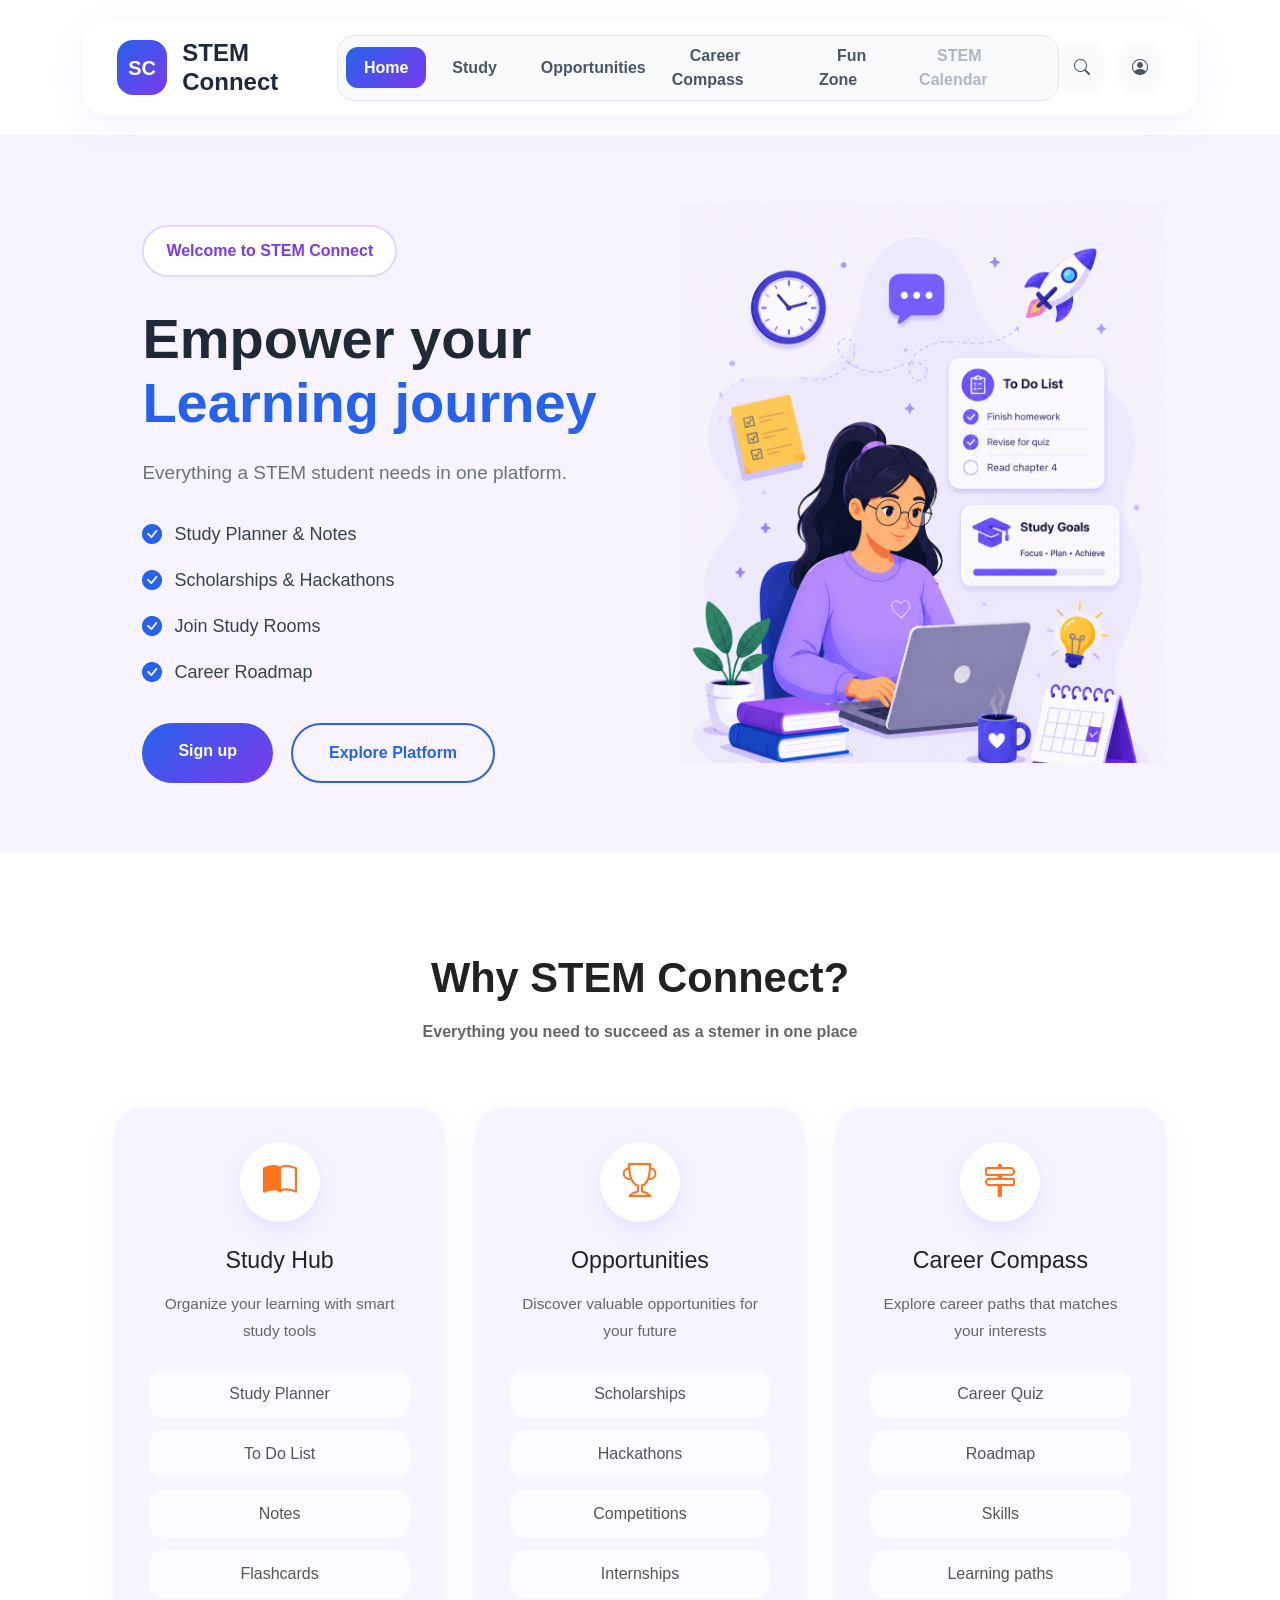
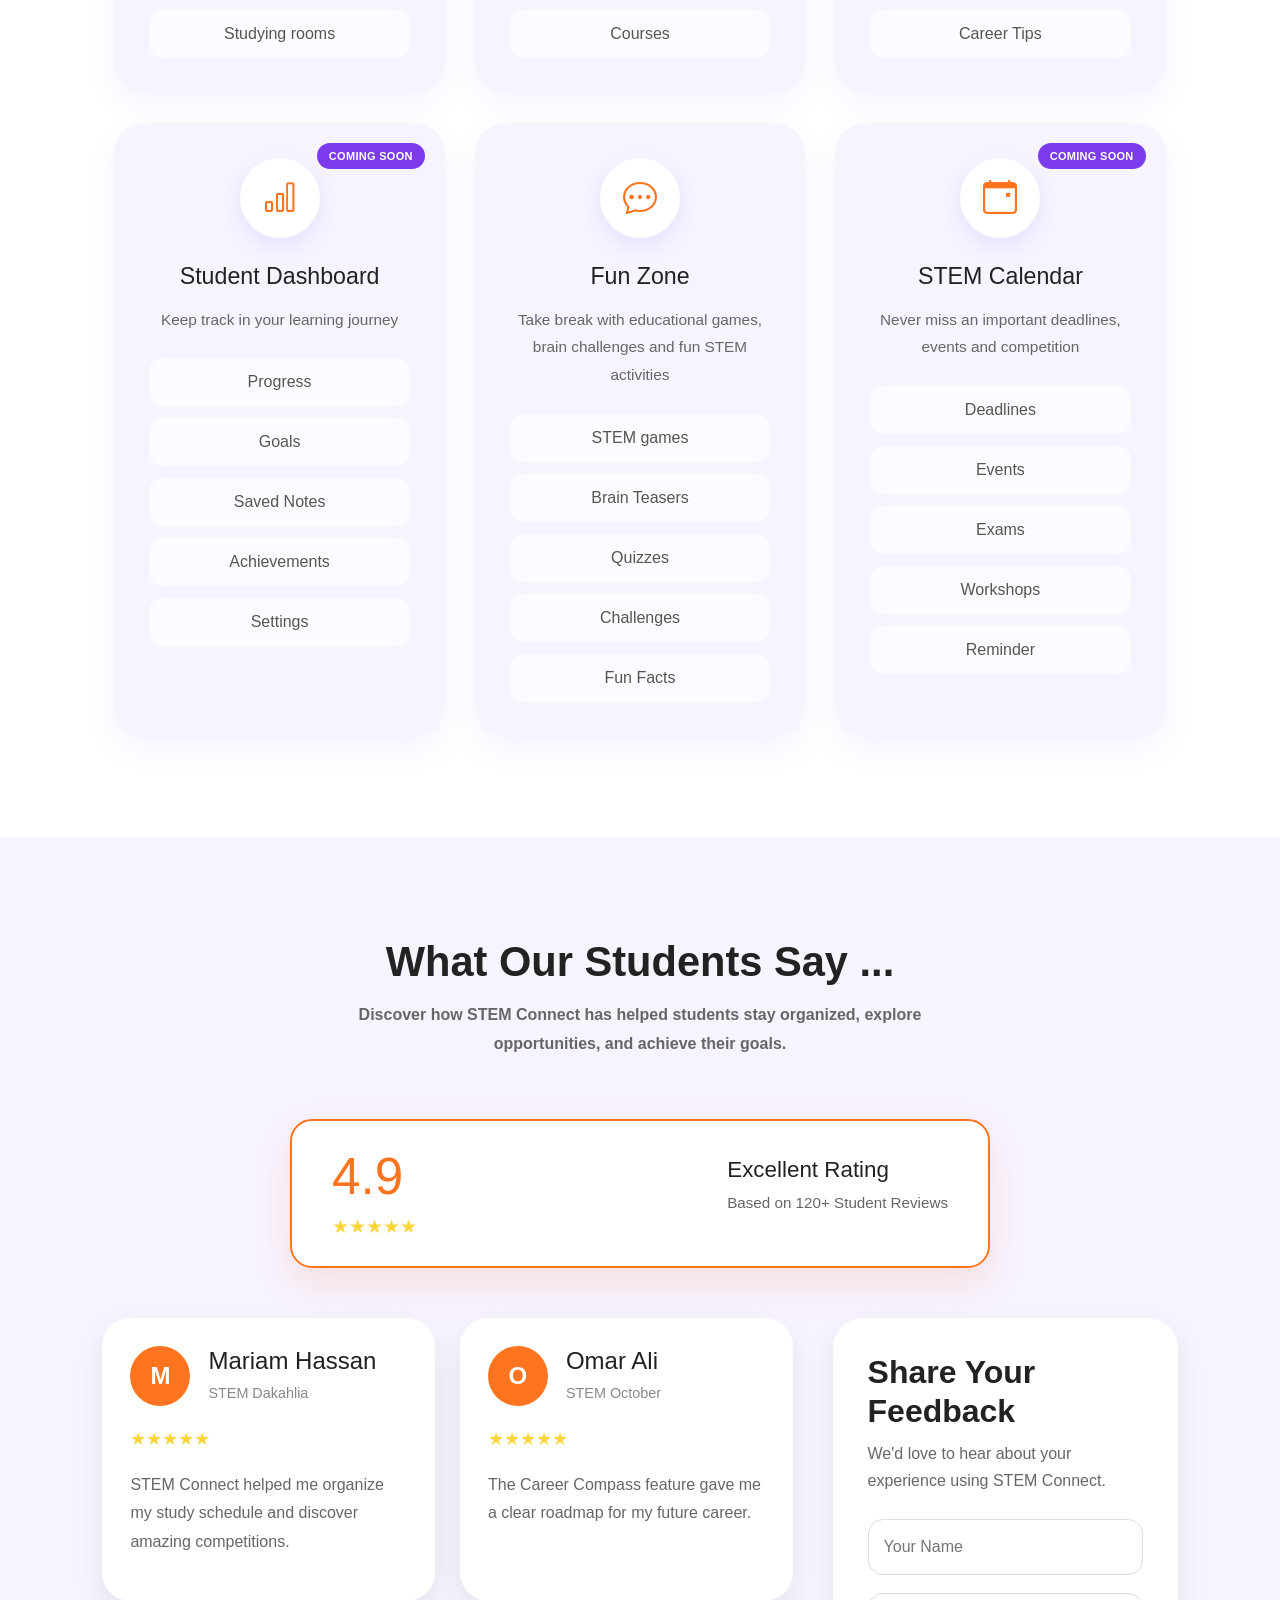
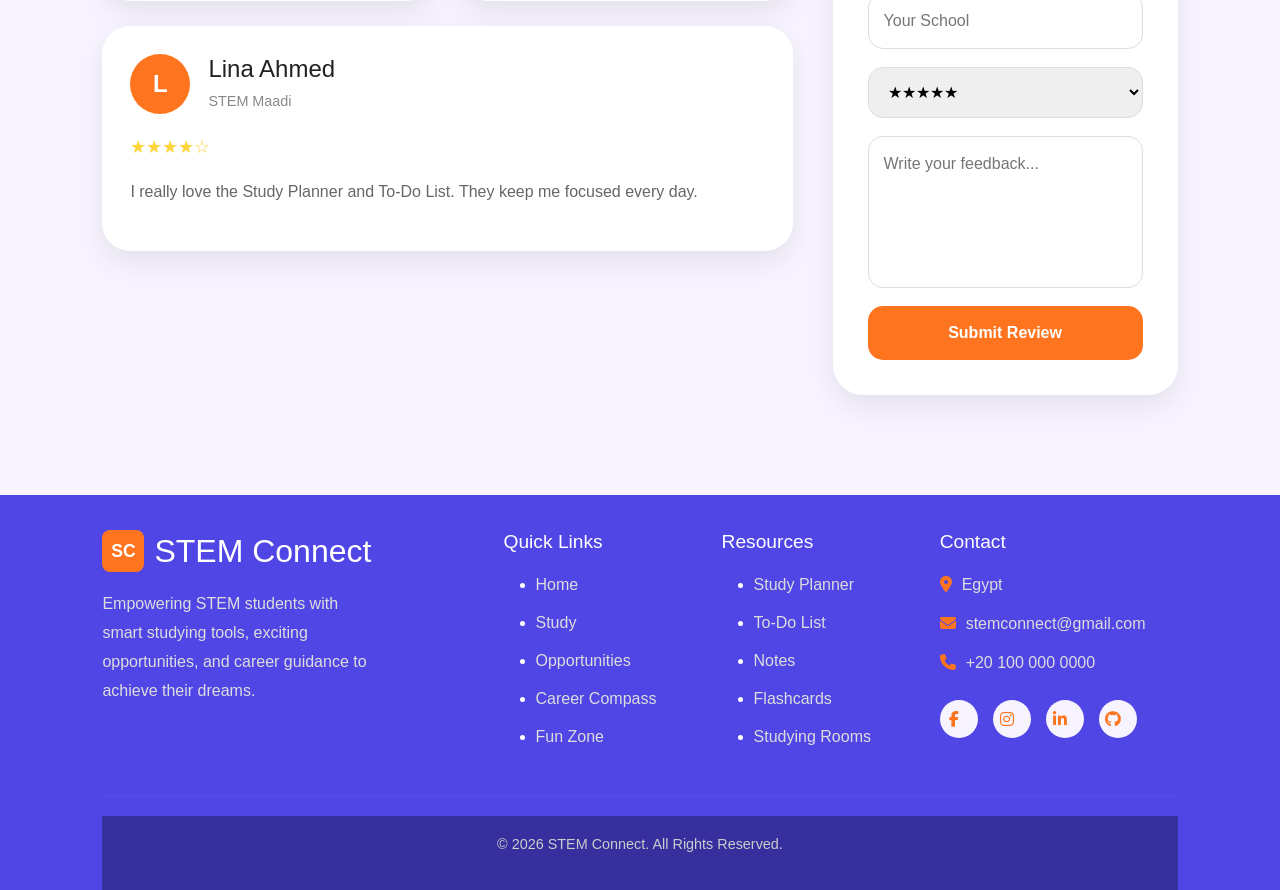
==== index.html @ 4872f64a "Complete STEM Connect Project" ====
<!DOCTYPE html>
<html lang="en">
<head>
    <meta charset="UTF-8">
    <meta name="viewport" content="width=device-width, initial-scale=1.0">
    <link rel="stylesheet" href="https://cdn.jsdelivr.net/npm/bootstrap@5.3.8/dist/css/bootstrap.min.css">
    <link rel="stylesheet" href="https://cdn.jsdelivr.net/npm/bootstrap-icons@1.13.1/font/bootstrap-icons.min.css">
    <link rel="stylesheet" href="https://cdnjs.cloudflare.com/ajax/libs/font-awesome/6.5.1/css/all.min.css">
    <link rel="stylesheet" href="index.css">
    <title>STEM Connect | Home</title>
</head>
<body>

<!---- navbar ---->
<nav class="navbar-custom">
    <div class="container">
        <div class="navbar-content">

            <a href="#" class="logo">
                <div class="logo-icon">
                    SC
                </div>
                <div class="logo-text">
                    <h2>STEM Connect</h2>
                </div>
            </a>

            <ul class="nav-links">
                <li><a href="index.html" class="active">Home</a></li>
                <li><a href="study-hub.html">Study</a></li>
                <li><a href="opportunities.html">Opportunities</a></li>
                <li><a href="career.html">Career Compass</a></li>
                <li><a href="fun-zone.html">Fun Zone</a></li>
                <li><a href="#" class="nav-disabled">STEM Calendar</a></li>
            </ul>

            <div class="nav-icons">
                <a href="#">
                    <i class="bi bi-search"></i>
                </a>
                <div id="authArea">
                    <a href="login.html" id="guestAuthLink">
                        <i class="bi bi-person-circle"></i>
                    </a>
                </div>
            </div>
        </div>
    </div>
</nav>

<!------ Hero Section ------>
<section class="hero">
    <div class="container">
        <div class="row align-items-start">
            <div class="col-lg-6 hero-content">
                <span class="hero-badge">Welcome to STEM Connect</span>
                <h1>Empower your <br>
                    <span>Learning journey</span>
                </h1>
                <p class="hero-text">Everything a STEM student needs in one platform.</p>
                <div class="hero-list">
                    <div>
                        <i class="bi bi-check-circle-fill"></i>
                        Study Planner & Notes
                    </div>
                    <div>
                        <i class="bi bi-check-circle-fill"></i>
                        Scholarships & Hackathons
                    </div>
                    <div>
                        <i class="bi bi-check-circle-fill"></i>
                        Join Study Rooms
                    </div>
                    <div>
                        <i class="bi bi-check-circle-fill"></i>
                        Career Roadmap
                    </div>
                </div>
                <div class="hero-buttons">
                    <a href="login.html" class="login-btn">Sign up</a>
                    <a href="#features" class="explore-btn">Explore Platform</a>
                </div>
            </div>
            <div class="col-lg-6 hero-image-box">
                <img src="illustration.png" class="img-fluid hero-image" alt="Student">
            </div>
        </div>
    </div>
</section>

<!-- ---- Why STEM Connect ---- -->
<section  class="features-section" id="features">
    <div class="container">
        <div class="section-title">
            <h2>Why STEM Connect?</h2>
            <p>Everything you need to succeed as a stemer in one place</p>
        </div>
        <div class="features-grid">
            <div class="feature-card">
                <div class="feature-icon">
                    <i class="bi bi-book-half"></i>
                </div>
                <h3>Study Hub</h3>
                <p>Organize your learning with smart study tools</p>
                <div class="feature-tags">
                    <span>Study Planner</span>
                    <span>To Do List</span>
                    <span>Notes</span>
                    <span>Flashcards</span>
                    <span>Studying rooms</span>
                </div>
            </div>
            <div class="feature-card">
                <div class="feature-icon">
                    <i class="bi bi-trophy"></i>
                </div>
                <h3>Opportunities</h3>
                <p>Discover valuable opportunities for your future</p>
                <div class="feature-tags">  
                    <span>Scholarships</span>
                    <span>Hackathons</span>
                    <span>Competitions</span>
                    <span>Internships</span>
                    <span>Courses</span>
                </div>
            </div>
            <div class="feature-card">
                <div class="feature-icon">
                    <i class="bi bi-signpost-2"></i>
                </div>
                <h3>Career Compass</h3>
                <p>Explore career paths that matches your interests</p>
                <div class="feature-tags">
                    <span>Career Quiz</span>
                    <span>Roadmap</span>
                    <span>Skills</span>
                    <span>Learning paths</span>
                    <span>Career Tips</span>
                </div>
            </div>
            <div class="feature-card">
                <span class="card-soon-tag">Coming Soon</span>
                <div class="feature-icon">
                    <i class="bi bi-bar-chart"></i>
                </div>
                <h3>Student Dashboard</h3>
                <p>Keep track in your learning journey</p>
                <div class="feature-tags">
                    <span>Progress</span>
                    <span>Goals</span>
                    <span>Saved Notes</span>
                    <span>Achievements</span>
                    <span>Settings</span>
                </div>
            </div>
            <div class="feature-card">
                <div class="feature-icon">
                    <i class="bi bi-chat-dots"></i>
                </div>
                <h3>Fun Zone</h3>
                <p>Take break with educational games, brain challenges and fun STEM activities</p>
                <div class="feature-tags">
                    <span>STEM games</span>
                    <span>Brain Teasers</span>
                    <span>Quizzes</span>
                    <span>Challenges</span>
                    <span>Fun Facts</span>
                </div>
            </div>
            <div class="feature-card">
                <span class="card-soon-tag">Coming Soon</span>
                <div class="feature-icon">
                    <i class="bi bi-calendar-event"></i>
                </div>
                <h3>STEM Calendar</h3>
                <p>Never miss an important deadlines, events and competition</p>
                <div class="feature-tags">
                    <span>Deadlines</span>
                    <span>Events</span>
                    <span>Exams</span>
                    <span>Workshops</span>
                    <span>Reminder</span>
                </div>
            </div>
        </div>
    </div>
</section>

<!-- ---- Reviews ---- -->
<section class="reviews-section">
    <div class="section-title">
        <h2>What Our Students Say ...</h2>
        <p>
            Discover how STEM Connect has helped students stay organized,
            explore opportunities, and achieve their goals.
        </p>
    </div>
    <div class="rating-summary">
        <div class="rating-score">
            <h1>4.9</h1>
            <span>★★★★★</span>
        </div>
        <div class="rating-text">
            <h3>Excellent Rating</h3>
            <p>Based on 120+ Student Reviews</p>
        </div>
    </div>
    <div class="reviews-content">
        <div class="reviews-cards">
            <div class="review-card">
                <div class="review-header">
                    <div class="avatar">M</div>
                    <div>
                        <h4>Mariam Hassan</h4>
                        <span>STEM Dakahlia</span>
                    </div>
                </div>
                <div class="stars">
                    ★★★★★
                </div>
                <p>
                    STEM Connect helped me organize my study schedule
                    and discover amazing competitions.
                </p>
            </div>

            <div class="review-card">
                <div class="review-header">
                    <div class="avatar">O</div>
                    <div>
                        <h4>Omar Ali</h4>
                        <span>STEM October</span>
                    </div>
                </div>
                <div class="stars">
                    ★★★★★
                </div>
                <p>
                    The Career Compass feature gave me a clear roadmap
                    for my future career.
                </p>
            </div>

            <div class="review-card">
                <div class="review-header">
                    <div class="avatar">L</div>
                    <div>
                        <h4>Lina Ahmed</h4>
                        <span>STEM Maadi</span>
                    </div>
                </div>
                <div class="stars">
                    ★★★★☆
                </div>
                <p>
                    I really love the Study Planner and To-Do List.
                    They keep me focused every day.
                </p>
            </div>
        </div>
        
        <!---- Review Form ---->
        <div class="review-form">
            <h3>Share Your Feedback</h3>
            <p>
                We'd love to hear about your experience using STEM Connect.
            </p>
            <form>
                <input type="text" placeholder="Your Name">
                <input type="text" placeholder="Your School">

                <select>
                    <option>★★★★★</option>
                    <option>★★★★☆</option>
                    <option>★★★☆☆</option>
                    <option>★★☆☆☆</option>
                    <option>★☆☆☆☆</option>
                </select>

                <textarea rows="5" placeholder="Write your feedback..."></textarea>
                <button>Submit Review</button>
            </form>
        </div>
    </div>
</section>

<!-- ---- Footer ---- -->
<footer class="footer">
    <div class="footer-container">
        <div class="footer-about">
            <div class="footer-logo">
                <div class="logo-box">SC</div>
                <h2>STEM Connect</h2>
            </div>
            <p>Empowering STEM students with smart studying tools, exciting opportunities, and career guidance to achieve their dreams.</p>
        </div>

        <div class="footer-links">
            <h3>Quick Links</h3>
            <ul>
                <li><a href="index.html">Home</a></li>
                <li><a href="study-hub.html">Study</a></li>
                <li><a href="opportunities.html">Opportunities</a></li>
                <li><a href="career.html">Career Compass</a></li>
                <li><a href="fun-zone.html">Fun Zone</a></li>
            </ul>
        </div>

        <div class="footer-links">
            <h3>Resources</h3>
            <ul>
                <li><a href="#">Study Planner</a></li>
                <li><a href="#">To-Do List</a></li>
                <li><a href="#">Notes</a></li>
                <li><a href="#">Flashcards</a></li>
                <li><a href="#">Studying Rooms</a></li>
            </ul>
        </div>

        <div class="footer-contact">
            <h3>Contact</h3>
            <p><i class="fa-solid fa-location-dot"></i>Egypt</p>
            <p><i class="fa-solid fa-envelope"></i>stemconnect@gmail.com</p>
            <p><i class="fa-solid fa-phone"></i>+20 100 000 0000</p>
            <div class="social-icons">
                <a href="#"><i class="fa-brands fa-facebook-f"></i></a>
                <a href="#"><i class="fa-brands fa-instagram"></i></a>
                <a href="#"><i class="fa-brands fa-linkedin-in"></i></a>
                <a href="#"><i class="fa-brands fa-github"></i></a>
            </div>
        </div>
    </div>

    <hr>

    <div class="footer-bottom">
        <p>&copy; 2026 STEM Connect. All Rights Reserved.</p>
    </div>
</footer>
<script>
document.addEventListener("DOMContentLoaded", function () {
    document.querySelectorAll(".nav-disabled, .footer-disabled").forEach(function (link) {
        link.addEventListener("click", function (e) {
            e.preventDefault();
        });
    });

    const authArea = document.getElementById("authArea");
    if (!authArea) return;
    const currentUser = JSON.parse(localStorage.getItem("currentUser"));
    if (!currentUser) return; 
    const initial = (currentUser.name || "U").charAt(0).toUpperCase();

    authArea.innerHTML = `
        <div class="user-menu">
            <button class="user-btn" id="userMenuBtn" type="button" data-tooltip="${currentUser.name}">
                <span class="user-avatar">${initial}</span>
            </button>
            <div class="user-dropdown" id="userDropdown">
                <a href="#" id="logoutBtn">
                    <i class="bi bi-box-arrow-right"></i> Logout
                </a>
            </div>
        </div>
    `;

    const userMenuBtn = document.getElementById("userMenuBtn");
    const userDropdown = document.getElementById("userDropdown");
    const logoutBtn = document.getElementById("logoutBtn");

    userMenuBtn.addEventListener("click", function (e) {
        e.stopPropagation();
        userDropdown.classList.toggle("show");
    });

    logoutBtn.addEventListener("click", function (e) {
        e.preventDefault();
        localStorage.removeItem("currentUser");
        window.location.href = "login.html";
    });

    window.addEventListener("click", function (e) {
        if (!e.target.closest("#authArea")) {
            userDropdown.classList.remove("show");
        }
    });
});
</script>

<script src="https://cdn.jsdelivr.net/npm/bootstrap@5.3.8/dist/js/bootstrap.bundle.min.js"></script>
</body>
</html>
---- index.css ----
*{
    margin: 0;
    padding: 0;
    box-sizing: border-box;
    font-family: Poppins, sans-serif;
}

body{
    margin: 0;
}

/* ---------- Navbar ---------- */

.navbar-custom{
    position: sticky;
    top: 20px;
    z-index: 1000;
    margin: 20px auto;
    padding: 0 20px;
}

.navbar-content{
    min-height: 95px;
    display: flex;
    justify-content: space-between;
    align-items: center;
    background: rgba(255,255,255,.85);
    backdrop-filter: blur(20px);
    border-radius: 24px;
    padding: 0 35px;
    box-shadow: 0 10px 35px rgba(37,99,235,.08);
}

.logo{
    display:flex;
    align-items:center;
    gap:15px;
    text-decoration:none;
}

.logo-icon{
    width:55px;
    height:55px;
    display:flex;
    justify-content:center;
    align-items:center;
    border-radius:16px;
    background:linear-gradient(135deg,#2563EB,#7C3AED);
    color:white;
    font-size:20px;
    font-weight:700;
}

.logo-text h2{
    margin:0;
    color:#1F2937;
    font-size:24px;
    font-weight:700;
}

.logo-text p{
    margin:0;
    color:#6B7280;
    font-size:12px;
}

.nav-links{
    display:flex;
    align-items:center;
    gap:8px;
    list-style:none;
    margin:0;
    padding:8px;
    background:#F8FAFC;
    border:1px solid #E5E7EB;
    border-radius:18px;
}

.nav-links a{
    text-decoration:none;
    color:#4B5563;
    font-size:16px;
    font-weight:600;
    padding:12px 18px;
    border-radius:12px;
    transition:.3s;
}

.nav-links a:hover{
    background:#EEF2FF;
    color:#2563EB;
}

.nav-links a.active{
    background:linear-gradient(135deg,#2563EB,#7C3AED);
    color:white;
}

.nav-links a.nav-disabled{
    color:#B0B7C3;
    cursor:default;
}

.nav-links a.nav-disabled:hover{
    background:transparent;
    color:#B0B7C3;
}

.nav-icons{
    display:flex;
    gap:12px;
}

.nav-icons a{
    width:46px;
    height:46px;
    border-radius:14px;
    display:flex;
    justify-content:center;
    align-items:center;
    text-decoration:none;
    background:#F8FAFC;
    color:#4B5563;
    transition:.3s;
}

.nav-icons a:hover{
    background:#2563EB;
    color:white;
    transform:translateY(-3px);
}

.user-menu{
    position:relative;
}

.user-btn{
    background:transparent;
    border:none;
    padding:0;
    cursor:pointer;
    display:flex;
    position:relative;
}

.user-avatar{
    width:46px;
    height:46px;
    border-radius:14px;
    background:linear-gradient(135deg,#2563EB,#7C3AED);
    color:#fff;
    display:flex;
    align-items:center;
    justify-content:center;
    font-weight:700;
    font-size:18px;
    transition:.3s;
}

.user-btn:hover .user-avatar{
    transform:translateY(-3px);
}

.user-btn::after{
    content:attr(data-tooltip);
    position:absolute;
    bottom:calc(100% + 10px);
    left:50%;
    transform:translateX(-50%);
    background:#1F2937;
    color:#fff;
    font-size:12px;
    font-weight:600;
    padding:6px 12px;
    border-radius:8px;
    white-space:nowrap;
    opacity:0;
    visibility:hidden;
    transition:.2s;
    pointer-events:none;
    z-index:1200;
}

.user-btn:hover::after{
    opacity:1;
    visibility:visible;
}

.user-dropdown{
    position:absolute;
    top:calc(100% + 12px);
    right:0;
    background:#fff;
    border-radius:16px;
    box-shadow:0 15px 35px rgba(0,0,0,.12);
    padding:8px;
    min-width:160px;
    display:none;
    z-index:1100;
}

.user-dropdown.show{
    display:block;
}

.user-dropdown a{
    display:flex;
    align-items:center;
    gap:10px;
    padding:12px;
    border-radius:10px;
    color:#374151;
    text-decoration:none;
    font-size:14px;
    font-weight:500;
    transition:.2s;
}

.user-dropdown a:hover{
    background:#FEE2E2;
    color:#DC2626;
}

/* ---- Hero Section ---- */

.hero {
    padding: 30px 8%;
    background: #F7F3FF;
}

.hero .row{
    min-height: auto;
    display: flex;
    align-items: flex-start;   
    padding: 40px 0;
}
.hero-content {
    padding-left: 40px;
    padding-right: 30px;
    padding-top: 20px;
}

.hero-badge {
    display: inline-flex;
    align-items: center;
    gap: 10px;
    background: white;
    color: #7C3AED;
    padding: 12px 22px;
    border-radius: 50px;
    border: 2px solid #E4D5FF;
    font-weight: 600;
    margin-bottom: 30px;
}

.hero-content h1 {
    font-size: 56px;
    font-weight: 700;
    color: #1F2937;
    line-height: 1.15;
    margin-bottom: 20px;
}

.hero-content h1 span {
    color: #2563EB;
}

.hero-text {
    color: #6B7280;
    font-size: 19px;
    line-height: 1.8;
    margin-bottom: 30px;
    max-width: 500px;
}

.hero-list {
    display: flex;
    flex-direction: column;
    gap: 16px;
    margin-bottom: 35px;
}

.hero-list div {
    display: flex;
    align-items: center;
    gap: 12px;
    font-size: 18px;
    color: #374151;
    font-weight: 500;
}

.hero-list i {
    color: #2563EB;
    font-size: 20px;
}

.hero-buttons {
    display: flex;
    gap: 18px;
    margin-top: 15px;
}

.login-btn {
    text-decoration: none;
    background: linear-gradient(135deg, #2563EB, #7C3AED);
    color: white;
    padding: 16px 36px;
    border-radius: 50px;
    font-weight: 600;
    transition: 0.3s;
}

.login-btn:hover {
    color: white;
    transform: translateY(-3px);
}

.explore-btn {
    text-decoration: none;
    border: 2px solid #2563EB;
    color: #2563EB;
    padding: 16px 36px;
    border-radius: 50px;
    font-weight: 600;
    transition: 0.3s;
}

.explore-btn:hover {
    background: #EEF4FF;
    color: #2563EB;
}

.hero-image-box {
    display: flex;
    justify-content: flex-end;
    align-items: center;
    padding-left: 40px;
}

.hero-image {
    width: 100%;
    max-width: 620px;
    height: auto;
}

@media (max-width: 992px) {
    .hero {
        text-align: center;
    }

    .hero-content {
        padding-right: 0;
        margin-bottom: 50px;
    }

    .hero-buttons {
        justify-content: center;
    }

    .hero-list {
        align-items: center;
    }

    .hero-content h1 {
        font-size: 42px;
    }
}

/* ---- Why Choose STEM Connect ---- */

.features-section{
    padding: 100px 8%;
    background: #ffffff;
}

.section-title{
    text-align: center;
    margin-bottom: 60px;
    font-weight: 600;
}

.section-title h2{
    font-size: 2.6rem;
    font-weight: 700;
    color: #222;
    margin-bottom: 15px;
}

.section-title p{
    max-width: 650px;
    margin: auto;
    color: #666;
    line-height: 1.8;
    font-size: 1rem;
}

.features-grid{
    display: grid;
    grid-template-columns: repeat(3,1fr);
    gap: 30px;
}

.feature-card{
    background:#F7F3FF;
    border:none;
    border-radius:30px;
    padding:35px;
    text-align:center;
    transition:.35s ease;
    box-shadow:0 12px 30px rgba(123,97,255,.08);
    position:relative;
}

.card-soon-tag{
    position:absolute;
    top:20px;
    right:20px;
    background:#7C3AED;
    color:#fff;
    font-size:11px;
    font-weight:700;
    padding:5px 12px;
    border-radius:20px;
    text-transform:uppercase;
    letter-spacing:.3px;
}

.feature-card:hover{
    transform:translateY(-10px);
    box-shadow:0 20px 45px rgba(123,97,255,.15);
}

.feature-icon{
    width:80px;
    height:80px;
    margin:0 auto 25px;
    background:#FFFFFF;
    border-radius:50%;
    display:flex;
    justify-content:center;
    align-items:center;
    box-shadow:0 8px 20px rgba(123,97,255,.12);
}

.feature-icon i{
    font-size:34px;
    color:#FF751F;
}

.feature-card h3{
    font-size:1.45rem;
    color:#222;
    margin-bottom:15px;
}

.feature-card p{
    color:#666;
    line-height:1.8;
    margin-bottom:25px;
    font-size:.96rem;
}

.feature-tags{
    display:flex;
    flex-direction:column;
    gap:12px;
}

.feature-tags span{
    width:100%;
    padding:12px;
    border-radius:14px;
    background:rgba(255,255,255,.7);
    color:#555;
    font-weight:500;
    transition:.3s ease;
    cursor:pointer;
}

.feature-tags span:hover{
    background:#FF751F;
    color:#fff;
    transform:translateX(8px);
}

@media(max-width:991px){
    .features-grid{
        grid-template-columns:repeat(2,1fr);
    }
}

@media(max-width:768px){
    .features-grid{
        grid-template-columns:1fr;
    }
    .section-title h2{
        font-size:2rem;
    }
}

.reviews-section{
    padding:100px 8%;
    background:#F7F3FF;
}

.rating-summary{
    width: 100%;
    max-width: 700px;
    margin: 50px auto;
    border-radius: 22px;
    padding: 25px 40px;
    display: flex;
    justify-content: space-between;
    align-items: center;
    background: #FFFFFF;
    border: 2px solid #FF751F;
    box-shadow: 0 15px 35px rgba(255,117,31,.15);
}

.rating-summary h1{
    font-size:3rem;
    color:#FF751F;
    margin-bottom:10px;
}

.rating-summary p{
    color:#666;
    font-size:.95rem;
}

.rating-score h1{
    font-size:3.2rem;
    color:#FF751F;
    margin-bottom:5px;
}

.rating-score span{
    color:#FFD43B;
    font-size:1.2rem;
}

.rating-text{
    text-align:left;
}

.rating-text h3{
    font-size:1.4rem;
    color:#222;
    margin-bottom:8px;
}

.rating-text p{
    color:#666;
}

.reviews-content{
    display:grid;
    grid-template-columns:2fr 1fr;
    gap:40px;
    align-items:start;
}

.reviews-cards{
    display:grid;
    grid-template-columns:repeat(2,1fr);
    gap:25px;
}

.review-card:last-child{
    grid-column:span 2;
}

/* ---------- Review Card ---------- */

.review-card{
    background:#FFFFFF;
    padding:28px;
    border-radius:28px;
    box-shadow:0 12px 30px rgba(0,0,0,.08);
    transition:.35s ease;
}

.review-card:hover{
    transform:translateY(-8px);
    box-shadow:0 20px 45px rgba(0,0,0,.12);
}

.review-header{
    display:flex;
    align-items:center;
    gap:18px;
    margin-bottom:20px;
}

.avatar{
    width:60px;
    height:60px;
    border-radius:50%;
    background:#FF751F;
    color:#fff;
    font-size:1.5rem;
    font-weight:700;
    display:flex;
    justify-content:center;
    align-items:center;
}

.review-header h4{
    color:#222;
    margin-bottom:5px;
}

.review-header span{
    color:#888;
    font-size:.9rem;
}

.stars{
    color:#FFD43B;
    font-size:1.1rem;
    margin-bottom:18px;
}

.review-card p{
    color:#666;
    line-height:1.8;
}

/* ----------Review Form ---------- */

.review-form{
    background:#FFFFFF;
    padding:35px;
    border-radius:30px;
    box-shadow:0 12px 30px rgba(0,0,0,.08);
    position:sticky;
    top:100px;
}

.review-form h3{
    font-size:2rem;
    color:#222;
    margin-bottom:10px;
    font-weight: 700;
}

.review-form p{
    color:#666;
    margin-bottom:25px;
    line-height:1.7;
    font-weight: 500;
}

.review-form form{
    display:flex;
    flex-direction:column;
    gap:18px;
}

.review-form input,
.review-form select,
.review-form textarea{
    width:100%;
    padding:15px;
    border:1px solid #ddd;
    border-radius:15px;
    font-size:1rem;
    outline:none;
    transition:.3s;
    font-family:"Poppins",sans-serif;
}

.review-form textarea{
    resize:none;
}

.review-form input:focus,
.review-form select:focus,
.review-form textarea:focus{
    border-color:#FF751F;
    box-shadow:0 0 10px rgba(255,117,31,.25);
}

.review-form button{
    padding:15px;
    border:none;
    border-radius:15px;
    background:#FF751F;
    color:#fff;
    font-size:1rem;
    font-weight:600;
    cursor:pointer;
    transition:.3s;
}

.review-form button:hover{
    background:#E56712;
    transform:translateY(-3px);
}

@media(max-width:991px){
    .reviews-content{
        grid-template-columns:1fr;
    }

    .reviews-cards{
        grid-template-columns:1fr 1fr;
    }

    .review-card:last-child{
        grid-column:span 2;
    }

    .review-form{
        position:static;
    }
}

@media(max-width:768px){
    .reviews-cards{
        grid-template-columns:1fr;
    }

    .review-card:last-child{
        grid-column:span 1;
    }

    .rating-summary{
        width:100%;
    }
}

/* ---- Footer ---- */
.footer{
    background: #4F46E5;
    color: #fff;
    padding: 35px 8% 0;
}

.footer-container{
    display: grid;
    grid-template-columns: 2fr 1fr 1fr 1.3fr;
    gap: 35px; 
}

.footer-logo{
    display: flex;
    align-items: center;
    gap: 10px;
    margin-bottom: 18px;
}

.logo-box{
    width: 42px;
    height: 42px;
    background: #FF751F;
    color: #fff;
    display: flex;
    align-items: center;
    justify-content: center;
    border-radius: 8px;
    font-weight: 700;
    font-size: 1.1rem;
}

.footer-about h2{
    font-size: 2rem;
    margin: 0;
}

.footer-about p{
    color: #DDD;
    line-height: 1.8;
    max-width: 280px; 
}

.footer-links h3,
.footer-contact h3{
    margin-bottom: 20px;
    font-size: 1.2rem;
}

.footer-links{
    list-style: none;
}

.footer-links li{
    margin-bottom: 14px;
}

.footer-links a{
    text-decoration: none;
    color: #DDD;
    transition: 0.3s;
}

.footer-links a:hover{
    color: #FF751F;
    padding-left: 6px;
}

.footer-links a.footer-disabled{
    color:#9993C9;
    cursor:default;
}

.footer-links a.footer-disabled:hover{
    color:#9993C9;
    padding-left:0;
}

.footer-links a:hover::after{
    opacity: 1;
    margin-left: 6px;
}

.footer-contact p{
    margin-bottom: 15px;
    color: #DDD;
}

.footer-contact i{
    color: #FF751F;
    margin-right: 10px;
}

.social-icons{
    margin-top: 25px;
    display: flex;
    gap: 15px;
}

.social-icons a{
    width: 38px;
    height: 38px;
    border-radius: 50px;
    background: #F7F3FF;
    display: flex;
    justify-content: center;
    align-items: center; 
    color: #4F46E5; 
    text-decoration: none;
    transition: 0.3s;
}

.social-icons a:hover{
    color: #fff;
    transform: translateY(-5px); 
}

.footer hr{
    border: none;
    height: 1px;
    background: rgba(255, 255, 255, 0.15);
    margin: 30px 0 0;
}

.footer-bottom{
    background: #372F9E; 
    text-align: center;
    padding: 18px 0;
    margin-top: 20px;
}

.footer-bottom p{
    color: #CCC;
    font-size: 0.9rem;
}

@media (max-width: 991px){
    .footer-container{
        grid-template-columns: 1fr 1fr;
    }
}

@media (max-width: 768px){
    .footer-container{
        grid-template-columns: 1fr;
        text-align: center;
    }
    .footer-about p{
        max-width: 100%;
    }
    .footer-logo{
        justify-content: center;
    }
    .footer-links h3::after,
    .footer-contact h3::after{
        left: 50%;
        transform: translateX(-50%);
    }
    .social-icons{
        justify-content: center;
    }
}
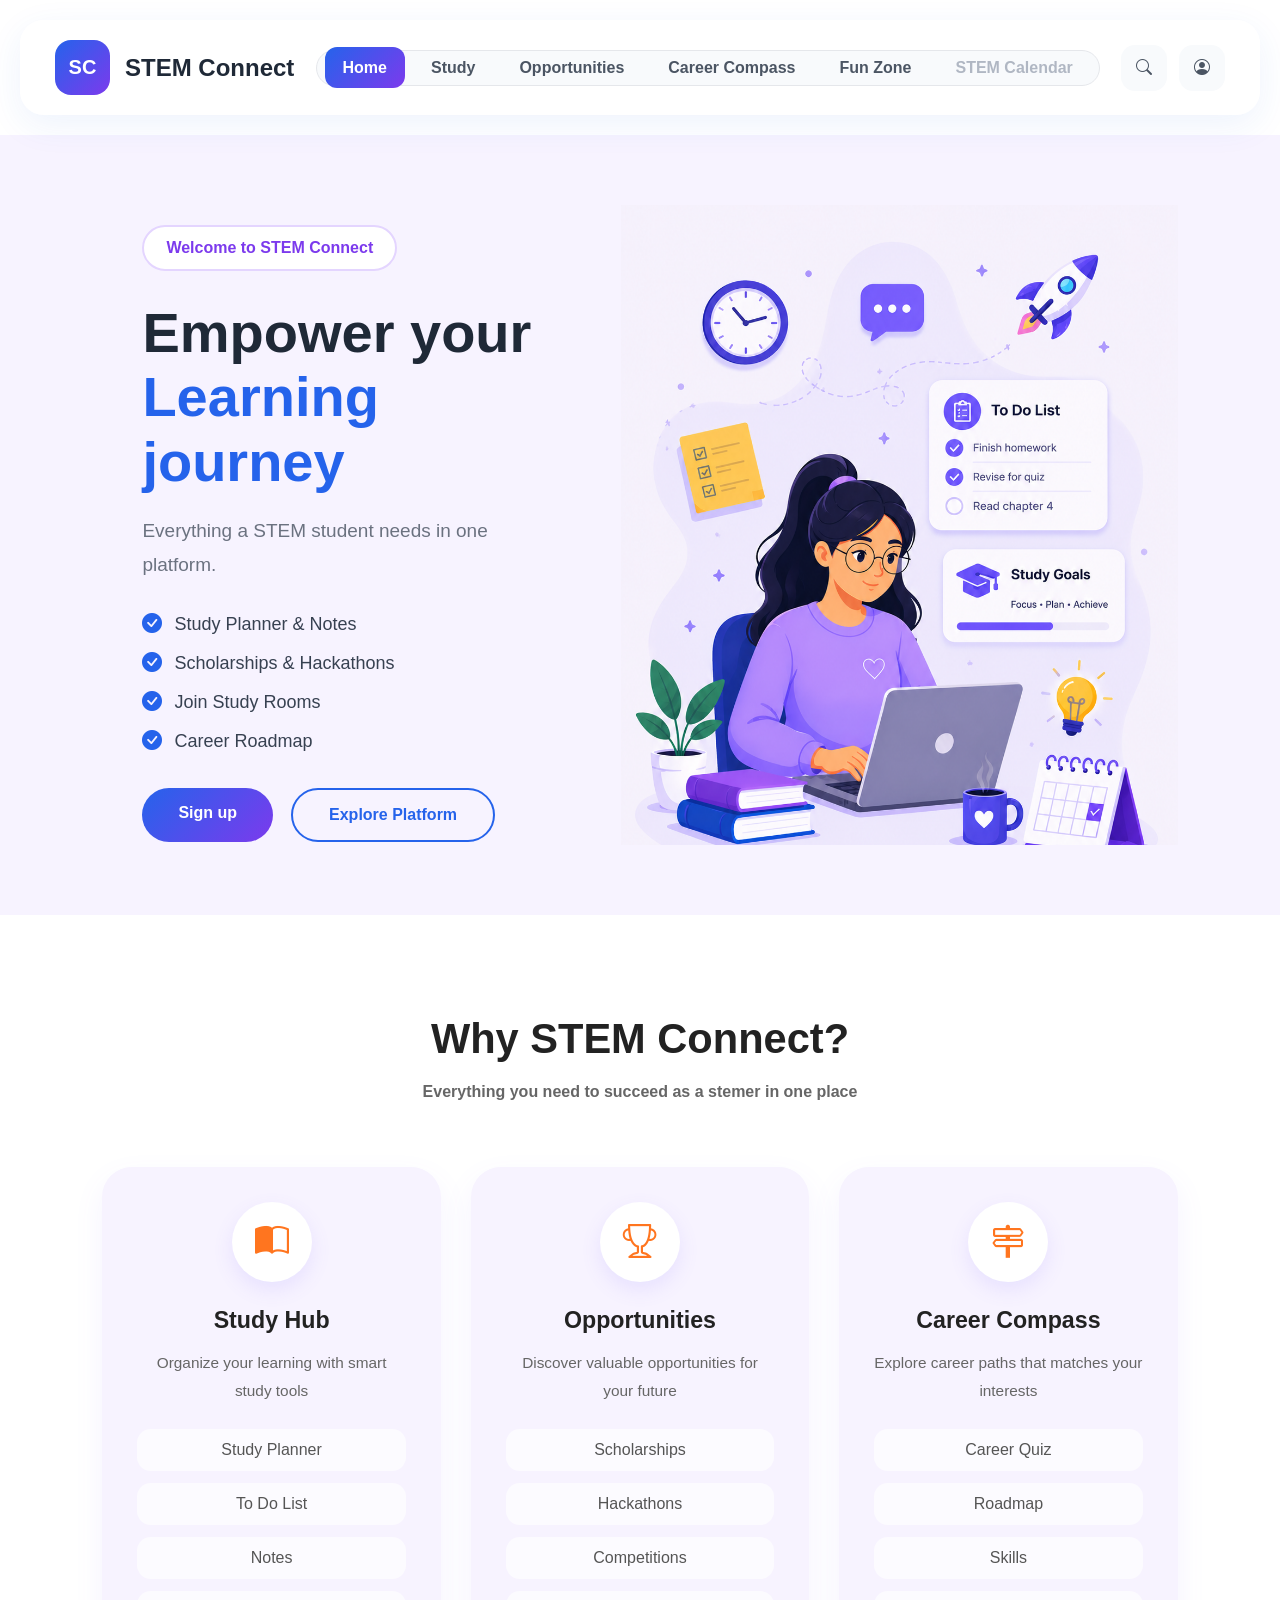
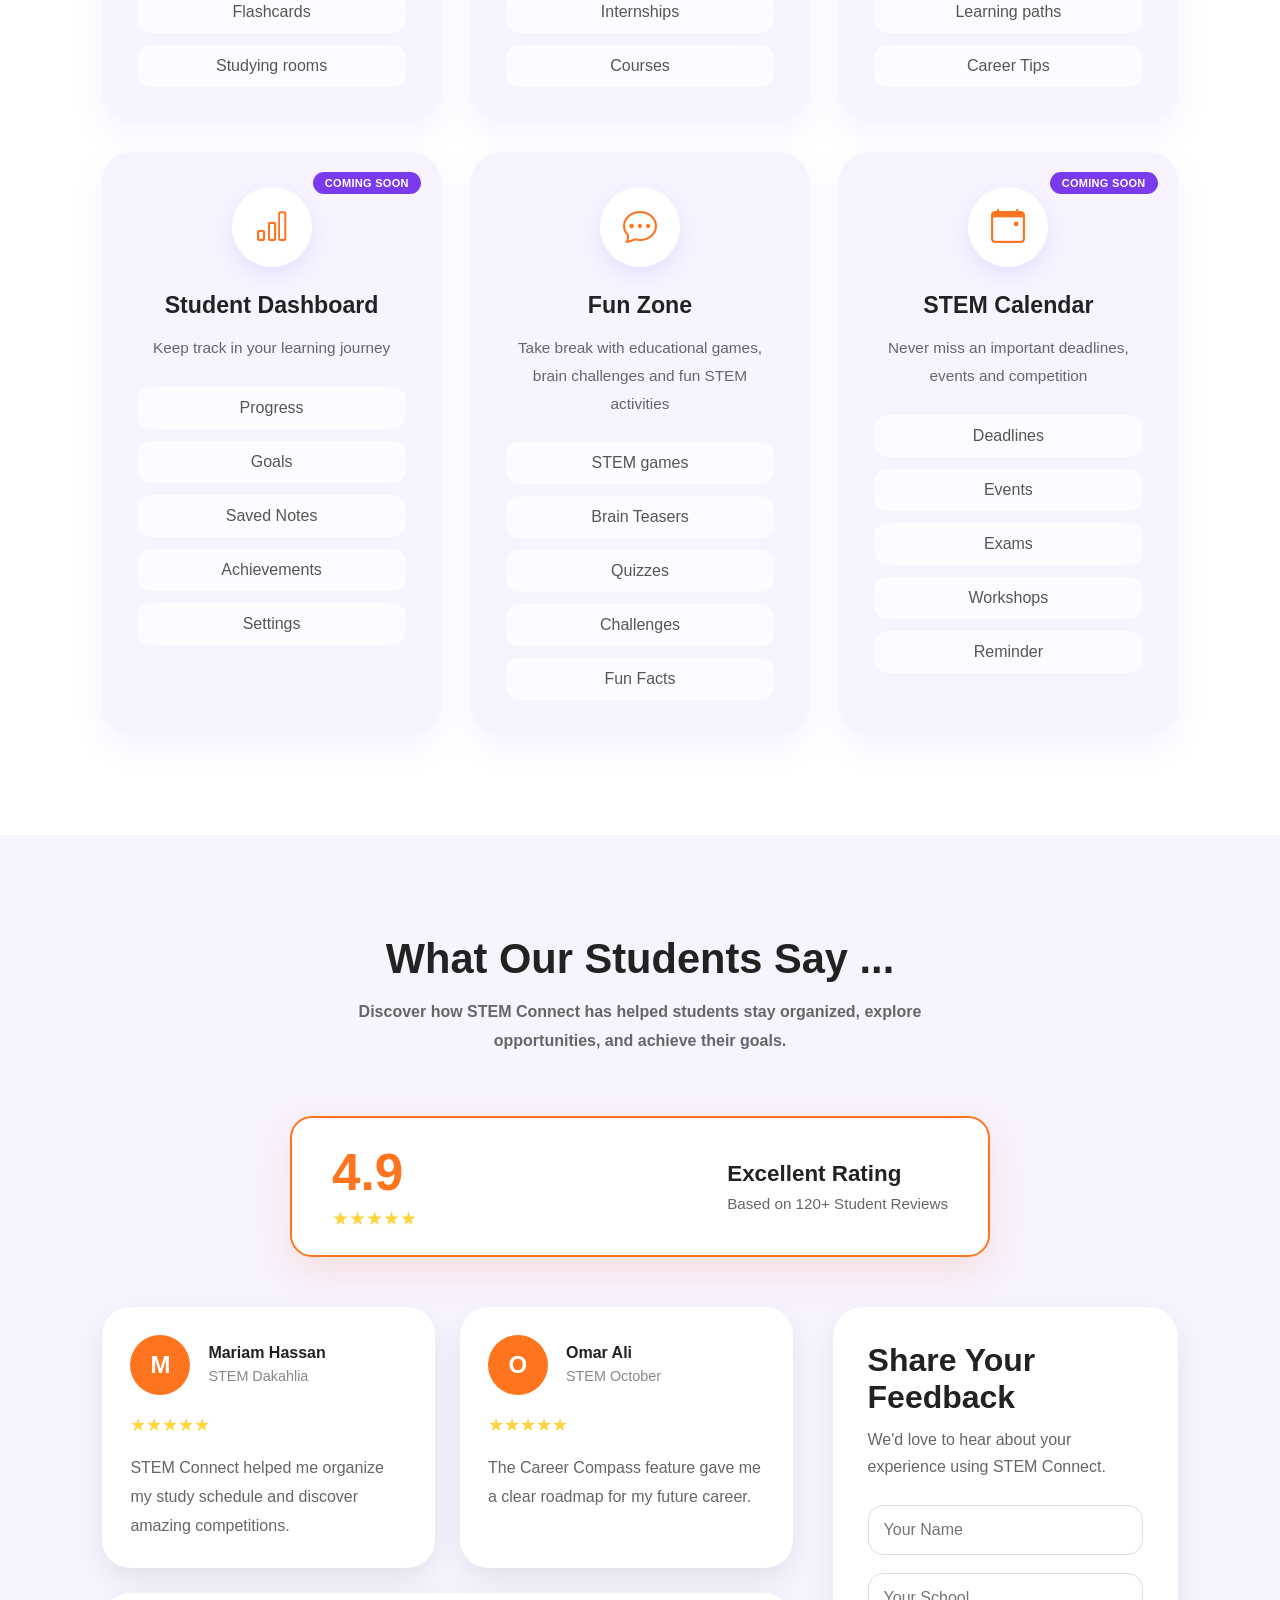
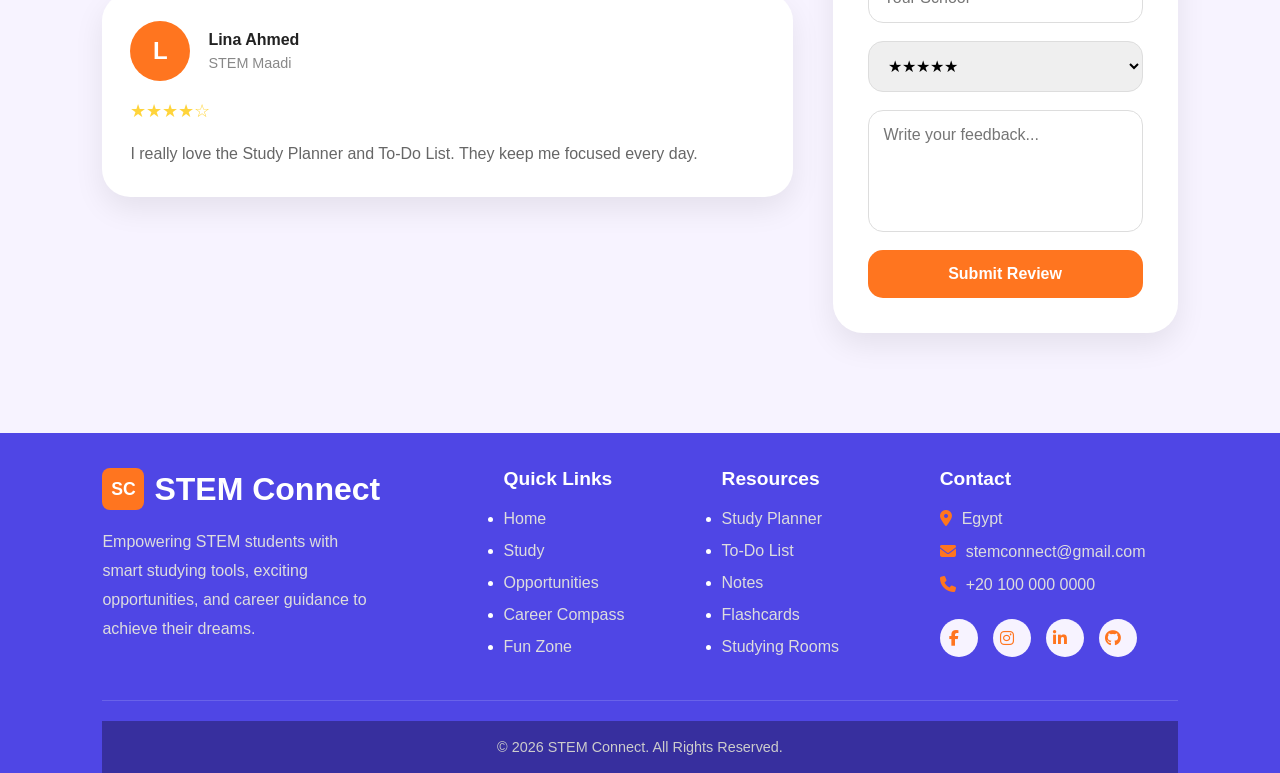
==== commit 4f8ba54c: "Add responsive navbar with hamburger menu" ====
--- a/index.html
+++ b/index.html
@@ -3,7 +3,6 @@
 <head>
     <meta charset="UTF-8">
     <meta name="viewport" content="width=device-width, initial-scale=1.0">
-    <link rel="stylesheet" href="https://cdn.jsdelivr.net/npm/bootstrap@5.3.8/dist/css/bootstrap.min.css">
     <link rel="stylesheet" href="https://cdn.jsdelivr.net/npm/bootstrap-icons@1.13.1/font/bootstrap-icons.min.css">
     <link rel="stylesheet" href="https://cdnjs.cloudflare.com/ajax/libs/font-awesome/6.5.1/css/all.min.css">
     <link rel="stylesheet" href="index.css">
@@ -25,7 +24,7 @@
                 </div>
             </a>
 
-            <ul class="nav-links">
+            <ul class="nav-links" id="navLinks">
                 <li><a href="index.html" class="active">Home</a></li>
                 <li><a href="study-hub.html">Study</a></li>
                 <li><a href="opportunities.html">Opportunities</a></li>
@@ -35,6 +34,10 @@
             </ul>
 
             <div class="nav-icons">
+                <button class="nav-hamburger" id="navHamburger" aria-label="Open navigation" aria-expanded="false">
+                    <i class="bi bi-list"></i>
+                </button>
+
                 <a href="#">
                     <i class="bi bi-search"></i>
                 </a>
@@ -387,6 +390,34 @@
 });
 </script>
 
-<script src="https://cdn.jsdelivr.net/npm/bootstrap@5.3.8/dist/js/bootstrap.bundle.min.js"></script>
+<script>
+(function () {
+    var btn      = document.getElementById('navHamburger');
+    var navLinks = document.getElementById('navLinks');
+    if (!btn || !navLinks) return;
+
+    function open()  { navLinks.classList.add('nav-open');    btn.setAttribute('aria-expanded', 'true');  btn.querySelector('i').className = 'bi bi-x-lg'; }
+    function close() { navLinks.classList.remove('nav-open'); btn.setAttribute('aria-expanded', 'false'); btn.querySelector('i').className = 'bi bi-list'; }
+
+    btn.addEventListener('click', function (e) {
+        e.stopPropagation();
+        navLinks.classList.contains('nav-open') ? close() : open();
+    });
+
+    document.addEventListener('click', function (e) {
+        if (!navLinks.contains(e.target) && !btn.contains(e.target)) close();
+    });
+
+    document.addEventListener('keydown', function (e) {
+        if (e.key === 'Escape') close();
+    });
+
+    navLinks.querySelectorAll('a').forEach(function (a) {
+        a.addEventListener('click', close);
+    });
+})();
+</script>
+
+<script src="https://cdn.jsdelivr.net/npm/bootstrap@5.3.3/dist/js/bootstrap.bundle.min.js"></script>
 </body>
 </html>
--- a/index.css
+++ b/index.css
@@ -20,6 +20,7 @@
 }
 
 .navbar-content{
+    position: relative;
     min-height: 95px;
     display: flex;
     justify-content: space-between;
@@ -221,6 +222,50 @@
     color:#DC2626;
 }
 
+.nav-hamburger{
+    display:none;
+    align-items:center;
+    justify-content:center;
+    width:46px;
+    height:46px;
+    border:none;
+    border-radius:14px;
+    background:#F8FAFC;
+    color:#1F2937;
+    font-size:22px;
+    cursor:pointer;
+    transition:.3s;
+}
+
+.nav-hamburger:hover{ background:#EEF2FF; color:#2563EB; }
+
+@media (max-width: 992px) {
+
+    .nav-hamburger{ display:flex; }
+
+    .nav-links {
+        position: absolute;
+        top: calc(100% + 12px);
+        left: 20px;
+        right: 20px;
+        background: #fff;
+        flex-direction: column;
+        align-items: stretch;
+        gap: 6px;
+        padding: 14px;
+        border-radius: 18px;
+        box-shadow: 0 20px 45px rgba(0,0,0,.12);
+        display: none;
+        z-index: 1050;
+    }
+
+    .nav-links a{ text-align: center; }
+
+    .nav-links.nav-open {
+        display: flex;
+    }
+}
+
 /* ---- Hero Section ---- */
 
 .hero {
